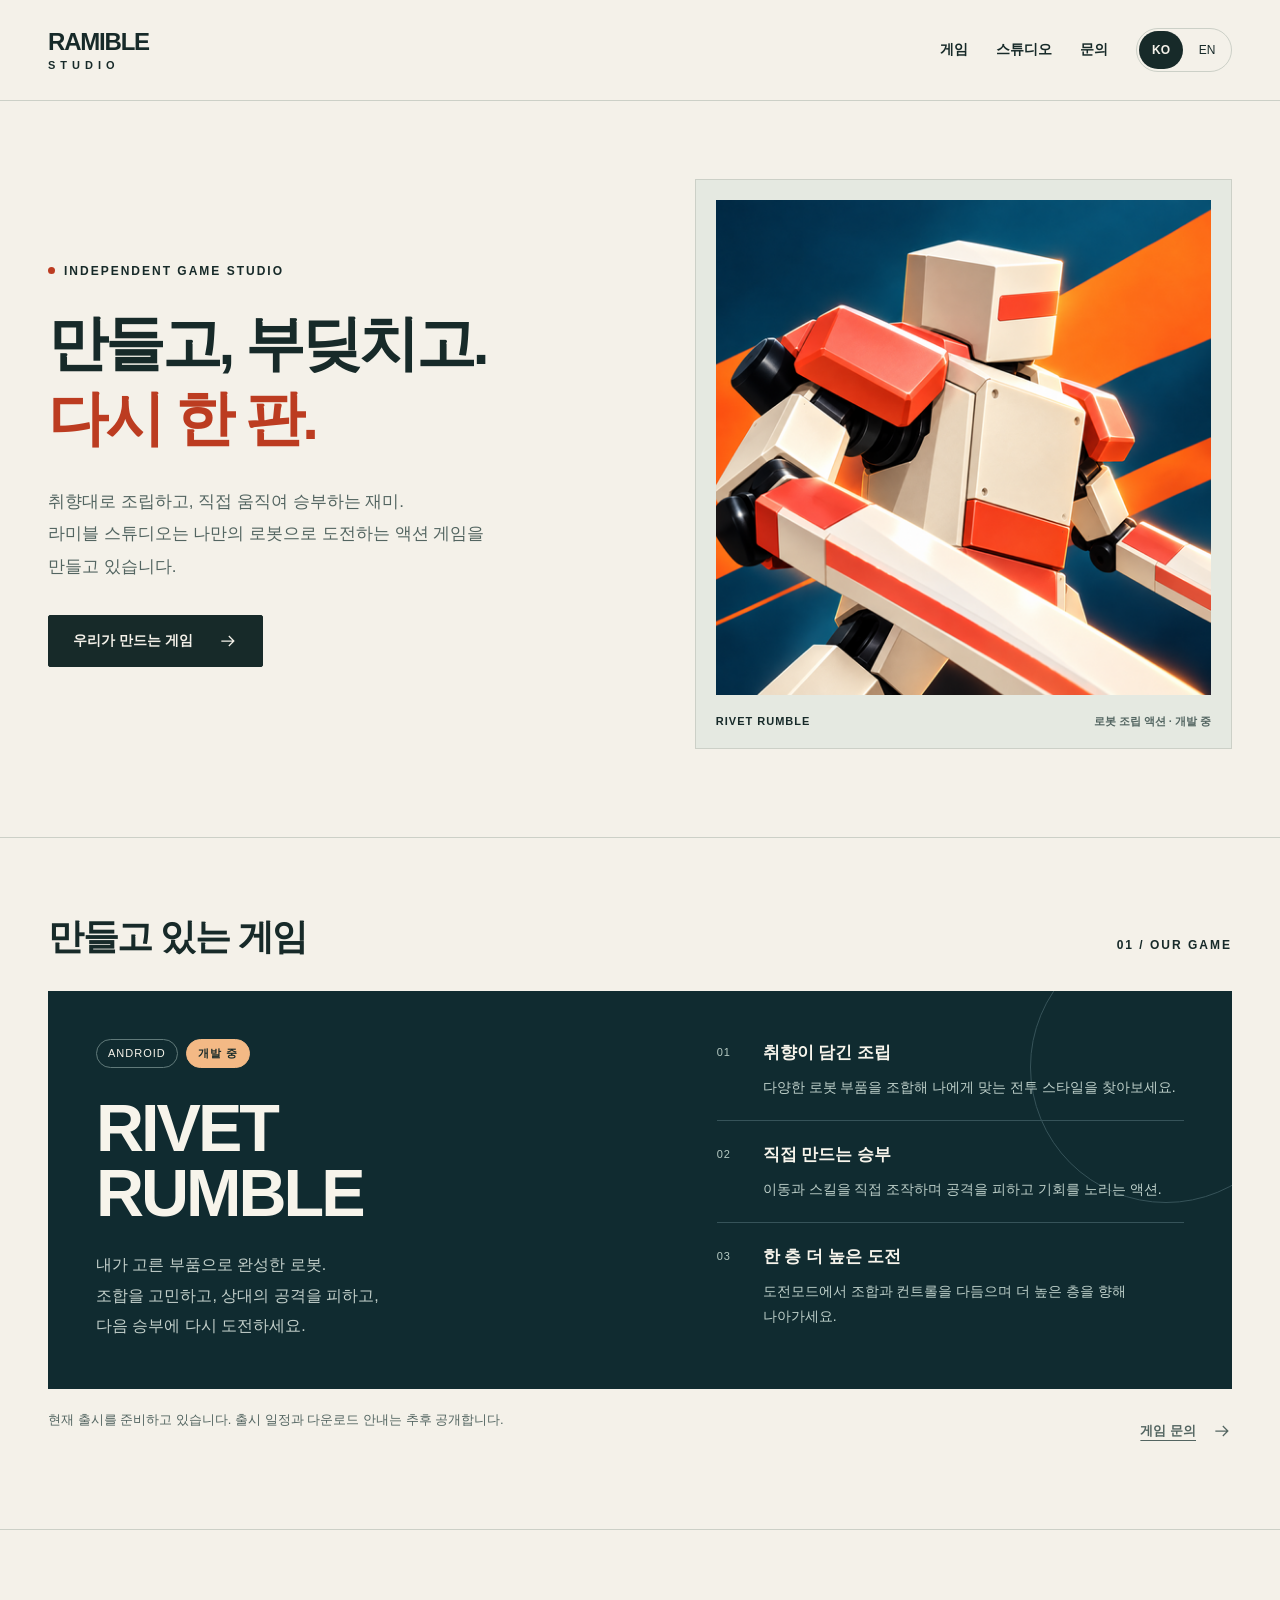
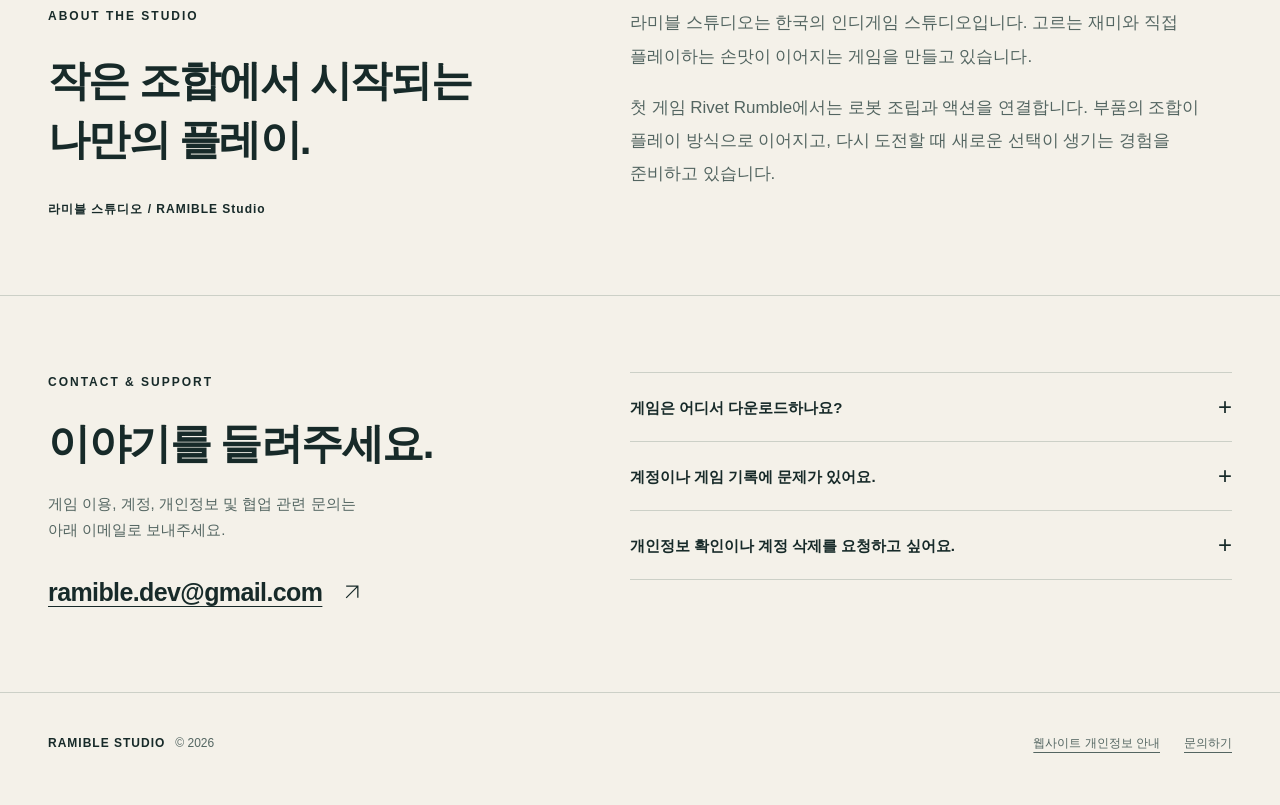
==== index.html @ f2aa58b4 "Prepare bilingual RAMIBLE Studio information website" ====
<!doctype html>
<html lang="ko">
<head><meta charset="utf-8"><meta name="viewport" content="width=device-width,initial-scale=1"><meta name="theme-color" content="#f4f1e9"><meta name="description" content="라미블 스튜디오 / RAMIBLE Studio. 로봇 조립 액션 게임 Rivet Rumble을 만들고 있습니다. 게임 소개와 지원 문의를 확인하세요."><title>RAMIBLE Studio — 라미블 스튜디오</title><link rel="stylesheet" href="styles.css"><link rel="icon" href="assets/rivet-rumble.png"><link rel="alternate" hreflang="en" href="en.html"></head>
<body>
<a class="skip-link" href="#main">본문으로 이동</a>
<header class="site-header"><div class="wrap header-row"><a class="wordmark" href="index.html" aria-label="RAMIBLE Studio 홈">RAMIBLE<span>STUDIO</span></a><nav class="nav" aria-label="주 메뉴"><a href="#games">게임</a><a href="#studio">스튜디오</a><a href="#contact">문의</a><div class="language" aria-label="언어"><span aria-current="page">KO</span><a href="en.html" lang="en" aria-label="Read in English">EN</a></div></nav></div></header>
<main id="main">
<section class="hero"><div class="wrap hero-grid"><div><p class="eyebrow"><span class="dot" aria-hidden="true"></span>INDEPENDENT GAME STUDIO</p><h1>만들고, 부딪치고.<br><em>다시 한 판.</em></h1><p class="hero-copy">취향대로 조립하고, 직접 움직여 승부하는 재미.<br>라미블 스튜디오는 나만의 로봇으로 도전하는 액션 게임을 만들고 있습니다.</p><a class="button solid" href="#games">우리가 만드는 게임<svg class="arrow" viewBox="0 0 24 24" fill="none" aria-hidden="true"><path d="M4 12h15m-6-6 6 6-6 6" stroke="currentColor" stroke-width="1.5"/></svg></a></div><figure class="hero-art" style="margin:0"><img src="assets/rivet-rumble.png" alt="주황색과 흰색 부품으로 이루어진 Rivet Rumble 로봇" width="512" height="512" fetchpriority="high"><figcaption class="art-caption"><span>RIVET RUMBLE</span><span>로봇 조립 액션 · 개발 중</span></figcaption></figure></div></section>
<section class="section" id="games"><div class="wrap"><div class="section-heading"><h2>만들고 있는 게임</h2><span class="index-label">01 / OUR GAME</span></div><article class="game-panel"><div><div class="platform-row"><span class="pill">ANDROID</span><span class="pill status">개발 중</span></div><h3 class="game-title">RIVET<span>RUMBLE</span></h3><p class="game-intro">내가 고른 부품으로 완성한 로봇.<br>조합을 고민하고, 상대의 공격을 피하고,<br>다음 승부에 다시 도전하세요.</p></div><ol class="features"><li><span class="feature-no" aria-hidden="true">01</span><div><h3>취향이 담긴 조립</h3><p>다양한 로봇 부품을 조합해 나에게 맞는 전투 스타일을 찾아보세요.</p></div></li><li><span class="feature-no" aria-hidden="true">02</span><div><h3>직접 만드는 승부</h3><p>이동과 스킬을 직접 조작하며 공격을 피하고 기회를 노리는 액션.</p></div></li><li><span class="feature-no" aria-hidden="true">03</span><div><h3>한 층 더 높은 도전</h3><p>도전모드에서 조합과 컨트롤을 다듬으며 더 높은 층을 향해 나아가세요.</p></div></li></ol></article><div class="release-note"><p>현재 출시를 준비하고 있습니다. 출시 일정과 다운로드 안내는 추후 공개합니다.</p><a href="#contact">게임 문의<svg class="arrow" viewBox="0 0 24 24" fill="none" aria-hidden="true"><path d="M4 12h15m-6-6 6 6-6 6" stroke="currentColor" stroke-width="1.5"/></svg></a></div></div></section>
<section class="section" id="studio"><div class="wrap studio-grid"><div><p class="eyebrow">ABOUT THE STUDIO</p><h2>작은 조합에서 시작되는<br>나만의 플레이.</h2><span class="studio-name">라미블 스튜디오 / RAMIBLE Studio</span></div><div class="studio-body"><p>라미블 스튜디오는 한국의 인디게임 스튜디오입니다. 고르는 재미와 직접 플레이하는 손맛이 이어지는 게임을 만들고 있습니다.</p><p>첫 게임 Rivet Rumble에서는 로봇 조립과 액션을 연결합니다. 부품의 조합이 플레이 방식으로 이어지고, 다시 도전할 때 새로운 선택이 생기는 경험을 준비하고 있습니다.</p></div></div></section>
<section class="section" id="contact"><div class="wrap contact-layout"><div><p class="eyebrow">CONTACT & SUPPORT</p><h2>이야기를 들려주세요.</h2><p class="intro">게임 이용, 계정, 개인정보 및 협업 관련 문의는 아래 이메일로 보내주세요.</p><a class="email" href="mailto:ramible.dev@gmail.com">ramible.dev@gmail.com<svg class="arrow" viewBox="0 0 24 24" fill="none" aria-hidden="true"><path d="M5 19 19 5M5 5h14v14" stroke="currentColor" stroke-width="1.5"/></svg></a></div><div class="faq"><details><summary>게임은 어디서 다운로드하나요?</summary><p>Rivet Rumble은 현재 출시 준비 중입니다. 정식 다운로드 주소가 준비되면 이 페이지에서 안내하겠습니다.</p></details><details><summary>계정이나 게임 기록에 문제가 있어요.</summary><p>문의 이메일로 닉네임, 발생한 상황, 사용 중인 기기를 알려주세요. 게스트 이용 기록은 앱 삭제나 기기 변경 시 복구가 제한될 수 있습니다.</p></details><details><summary>개인정보 확인이나 계정 삭제를 요청하고 싶어요.</summary><p>앱 내 계정 삭제 안내를 확인하거나 <a href="mailto:ramible.dev@gmail.com?subject=Rivet%20Rumble%20%EA%B3%84%EC%A0%95%20%EC%82%AD%EC%A0%9C%20%EB%AC%B8%EC%9D%98">이메일로 요청</a>해 주세요. 계정 소유자 확인 후 처리 방법을 안내합니다. 비밀번호와 전체 구매 토큰은 보내지 마세요.</p></details></div></div></section>
</main>
<footer class="site-footer"><div class="wrap footer-row"><div><span class="footer-brand">RAMIBLE STUDIO</span> &nbsp; © 2026</div><div class="footer-links"><a href="privacy.html">웹사이트 개인정보 안내</a><a href="mailto:ramible.dev@gmail.com">문의하기</a></div></div></footer>
</body></html>
---- styles.css ----
@charset "UTF-8";
:root{--paper:#f4f1e9;--ink:#172a29;--muted:#536561;--line:#ccd0c7;--accent:#bc3c21;--dark:#102b30;--on-dark:#f7f4eb;--soft:#dce5dd;--focus:#b1371a;--ease:180ms ease}
*{box-sizing:border-box}html{scroll-behavior:smooth;scroll-padding-top:104px}body{margin:0;background:var(--paper);color:var(--ink);font-family:Arial,"Noto Sans KR","Apple SD Gothic Neo","Malgun Gothic",sans-serif;font-size:16px;line-height:1.7;word-break:keep-all}a{color:inherit;text-decoration-thickness:1px;text-underline-offset:5px}button,a,summary{-webkit-tap-highlight-color:transparent}a,summary{cursor:pointer}a:focus-visible,summary:focus-visible{outline:3px solid var(--focus);outline-offset:5px;border-radius:3px}a:hover{color:var(--accent)}::selection{background:#f4ab8b;color:var(--ink)}img{display:block;max-width:100%;height:auto}.wrap{width:min(1200px,calc(100% - 96px));margin-inline:auto}.skip-link{position:fixed;top:-100px;left:16px;padding:12px 20px;z-index:10;background:var(--ink);color:white}.skip-link:focus{top:12px}.site-header{border-bottom:1px solid var(--line)}.header-row{min-height:100px;display:flex;align-items:center;justify-content:space-between;gap:30px}.wordmark{font-size:24px;letter-spacing:-1.2px;line-height:1.05;font-weight:900;text-decoration:none}.wordmark span{display:block;font-size:11px;letter-spacing:5px;margin-top:6px}.nav{display:flex;gap:28px;align-items:center}.nav>a{font-size:14px;font-weight:700;min-height:44px;display:inline-flex;align-items:center;text-decoration:none}.language{display:flex;gap:2px;border:1px solid var(--line);border-radius:24px;padding:2px}.language a,.language span{display:grid;place-items:center;min-width:44px;min-height:38px;font-size:12px;text-decoration:none;border-radius:20px}.language span{background:var(--ink);color:var(--paper);font-weight:700}.eyebrow{margin:0 0 24px;font-size:12px;font-weight:700;letter-spacing:2px;text-transform:uppercase}.eyebrow .dot{display:inline-block;width:7px;height:7px;margin-right:9px;background:var(--accent);border-radius:50%;vertical-align:1px}.hero{padding:78px 0 88px}.hero-grid{display:grid;grid-template-columns:1.1fr 1fr;gap:56px;align-items:center}.hero h1{font-size:clamp(36px,4.7vw,66px);letter-spacing:-3.2px;line-height:1.25;margin:0 0 30px;font-weight:850}.hero h1 em{color:var(--accent);font-style:normal}.hero-copy{max-width:470px;margin:0 0 32px;font-size:17px;color:var(--muted);line-height:1.9}.button{display:inline-flex;align-items:center;justify-content:center;min-height:52px;gap:25px;padding:12px 24px;border:1px solid var(--ink);border-radius:2px;text-decoration:none;font-size:14px;font-weight:700;transition:background var(--ease),color var(--ease),border-color var(--ease)}.button.solid{background:var(--ink);color:var(--paper)}.button.solid:hover{background:#28544f;border-color:#28544f;color:white}.arrow{width:20px;height:20px;flex:none}.hero-art{position:relative;padding:20px 20px 0;border:1px solid var(--line);background:#e5e9e1}.hero-art img{width:100%;aspect-ratio:1;object-fit:cover}.art-caption{display:flex;justify-content:space-between;gap:16px;align-items:center;min-height:53px;font-size:11px;letter-spacing:1px;font-weight:700}.art-caption span:last-child{color:var(--muted);letter-spacing:0}.section{padding:76px 0;border-top:1px solid var(--line)}.section-heading{display:flex;align-items:baseline;justify-content:space-between;gap:24px;margin-bottom:32px}.section-heading h2{font-size:36px;letter-spacing:-1.5px;line-height:1.25;margin:0}.index-label{font-size:12px;font-weight:700;letter-spacing:2px}.game-panel{background:var(--dark);color:var(--on-dark);padding:48px;display:grid;grid-template-columns:1.2fr 1fr;gap:60px;align-items:start;position:relative;overflow:hidden}.game-panel:before{content:"";position:absolute;right:-70px;top:-60px;width:270px;height:270px;border:1px solid #365359;border-radius:50%;pointer-events:none}.game-title{font-size:clamp(40px,5.2vw,68px);letter-spacing:-3px;line-height:.98;font-weight:900;margin:0 0 24px}.game-title span{display:block}.game-intro{max-width:440px;margin:0;color:#c2cfca;font-size:16px;line-height:1.9}.platform-row{display:flex;gap:8px;align-items:center;flex-wrap:wrap;margin-bottom:28px}.pill{font-size:11px;letter-spacing:1px;padding:4px 11px;border:1px solid #617a7a;border-radius:20px}.pill.status{background:#f3b985;color:#172a29;border-color:#f3b985;font-weight:700}.features{margin:0;padding:0;list-style:none;position:relative}.features li{padding:20px 0;border-bottom:1px solid #365359;display:grid;grid-template-columns:30px 1fr;gap:16px}.features li:first-child{padding-top:0}.features li:last-child{border:0;padding-bottom:0}.feature-no{font-size:11px;letter-spacing:1px;color:#b6cac3;padding-top:4px}.features h3{font-size:17px;margin:0 0 7px;font-weight:700}.features p{font-size:14px;line-height:1.8;color:#bdcfc9;margin:0}.release-note{display:flex;justify-content:space-between;gap:24px;padding:20px 0 0;font-size:13px;color:var(--muted)}.release-note p{margin:0}.release-note a{white-space:nowrap;font-weight:700;min-height:44px;display:inline-flex;align-items:center;gap:16px}.studio-grid{display:grid;grid-template-columns:1fr 1.2fr;gap:80px}.studio-grid h2{font-size:clamp(30px,3.3vw,44px);letter-spacing:-1.7px;line-height:1.4;margin:0}.studio-body p{font-size:17px;color:var(--muted);margin:0 0 18px;line-height:1.95}.studio-body p:last-child{margin:0}.studio-name{display:block;margin-top:30px;font-size:12px;letter-spacing:1px;font-weight:700}.contact-layout{display:grid;grid-template-columns:1fr 1.2fr;gap:80px}.contact-layout h2{font-size:42px;letter-spacing:-1.5px;line-height:1.3;margin:0 0 20px}.contact-layout .intro{color:var(--muted);margin:0 0 26px;max-width:340px;font-size:15px}.email{display:inline-flex;align-items:center;gap:20px;font-size:clamp(17px,2.2vw,25px);font-weight:700;min-height:48px;letter-spacing:-.6px;overflow-wrap:anywhere;word-break:normal}.faq{border-top:1px solid var(--line)}details{border-bottom:1px solid var(--line)}summary{min-height:68px;list-style:none;display:flex;align-items:center;justify-content:space-between;gap:20px;font-size:15px;font-weight:700}summary::-webkit-details-marker{display:none}summary:after{content:"+";font-size:24px;font-weight:400;line-height:1}details[open] summary:after{content:"−"}details p{margin:0;padding:0 24px 24px 0;font-size:14px;line-height:1.9;color:var(--muted)}.site-footer{padding:28px 0 40px;border-top:1px solid var(--line)}.footer-row{display:flex;justify-content:space-between;align-items:center;gap:24px;font-size:12px;color:var(--muted)}.footer-links{display:flex;gap:24px;flex-wrap:wrap}.footer-links a{display:inline-flex;align-items:center;min-height:44px}.footer-brand{font-weight:700;letter-spacing:1px;color:var(--ink)}.document{max-width:760px;padding:70px 0 90px}.document h1{font-size:42px;line-height:1.3;letter-spacing:-1.5px;margin:0 0 20px}.document .lead{color:var(--muted);font-size:17px;margin-bottom:40px}.document h2{font-size:21px;margin:34px 0 12px}.document p,.document li{font-size:15px;color:var(--muted);line-height:1.95}.document ul{padding-left:22px}.document .back{display:inline-flex;min-height:44px;align-items:center;margin-bottom:35px;font-size:14px}.document a{overflow-wrap:anywhere;word-break:normal}.document .date{font-size:12px;color:var(--muted);margin-top:40px}.en .hero h1{font-size:clamp(38px,4.8vw,68px);letter-spacing:-3px;line-height:1.1}.en .studio-grid h2{line-height:1.15}.en .hero-copy{font-size:17px}
@media(min-width:1600px){.hero{padding-top:94px;padding-bottom:100px}}
@media(max-width:1024px){.wrap{width:calc(100% - 64px)}.hero-grid{gap:36px}.hero{padding:60px 0}.hero h1{letter-spacing:-2px}.game-panel{padding:36px;gap:36px}.studio-grid,.contact-layout{gap:50px}.nav{gap:20px}}
@media(max-width:767px){html{scroll-padding-top:24px}.wrap{width:calc(100% - 40px)}.header-row{min-height:88px;gap:16px}.wordmark{font-size:21px}.wordmark span{font-size:9px;letter-spacing:4.3px}.nav{gap:0}.nav>a{display:none}.language a,.language span{min-width:40px;min-height:38px}.hero{padding:46px 0 52px}.hero-grid{grid-template-columns:1fr;gap:36px}.hero h1{font-size:clamp(35px,8.6vw,56px);letter-spacing:-2px;margin-bottom:24px;line-height:1.3}.hero-copy{font-size:16px;margin-bottom:26px;max-width:100%}.eyebrow{font-size:10px;margin-bottom:19px;letter-spacing:1.8px}.hero-art{padding:14px 14px 0;max-width:500px;width:100%;margin-inline:auto}.art-caption{min-height:48px;font-size:10px;letter-spacing:.7px}.section{padding:50px 0}.section-heading{margin-bottom:24px}.section-heading h2{font-size:29px}.index-label{font-size:10px;letter-spacing:1.3px}.game-panel{grid-template-columns:1fr;padding:28px;gap:34px}.game-title{font-size:54px;letter-spacing:-2.5px}.game-intro{font-size:15px}.game-panel:before{width:190px;height:190px;right:-80px;top:-80px}.platform-row{margin-bottom:24px}.features li{padding:18px 0}.features h3{font-size:16px}.features p{font-size:14px}.release-note{display:block;font-size:12px;padding-top:17px}.release-note a{margin-top:8px}.studio-grid,.contact-layout{grid-template-columns:1fr;gap:28px}.studio-grid h2{font-size:34px}.studio-body p{font-size:16px}.studio-name{margin-top:21px}.contact-layout h2{font-size:34px}.contact-layout .intro{max-width:100%;margin-bottom:16px}.email{font-size:22px}.faq{margin-top:10px}.footer-row{display:block}.footer-links{gap:20px;margin-top:8px}.site-footer{padding:24px 0 32px}.document{padding:40px 0 64px}.document h1{font-size:32px}.document .lead{font-size:16px}.en .hero h1{font-size:clamp(42px,10vw,68px);line-height:1.08;letter-spacing:-2px}.en .studio-grid h2{font-size:38px}}
@media(prefers-reduced-motion:reduce){html{scroll-behavior:auto}*{transition:none!important}}
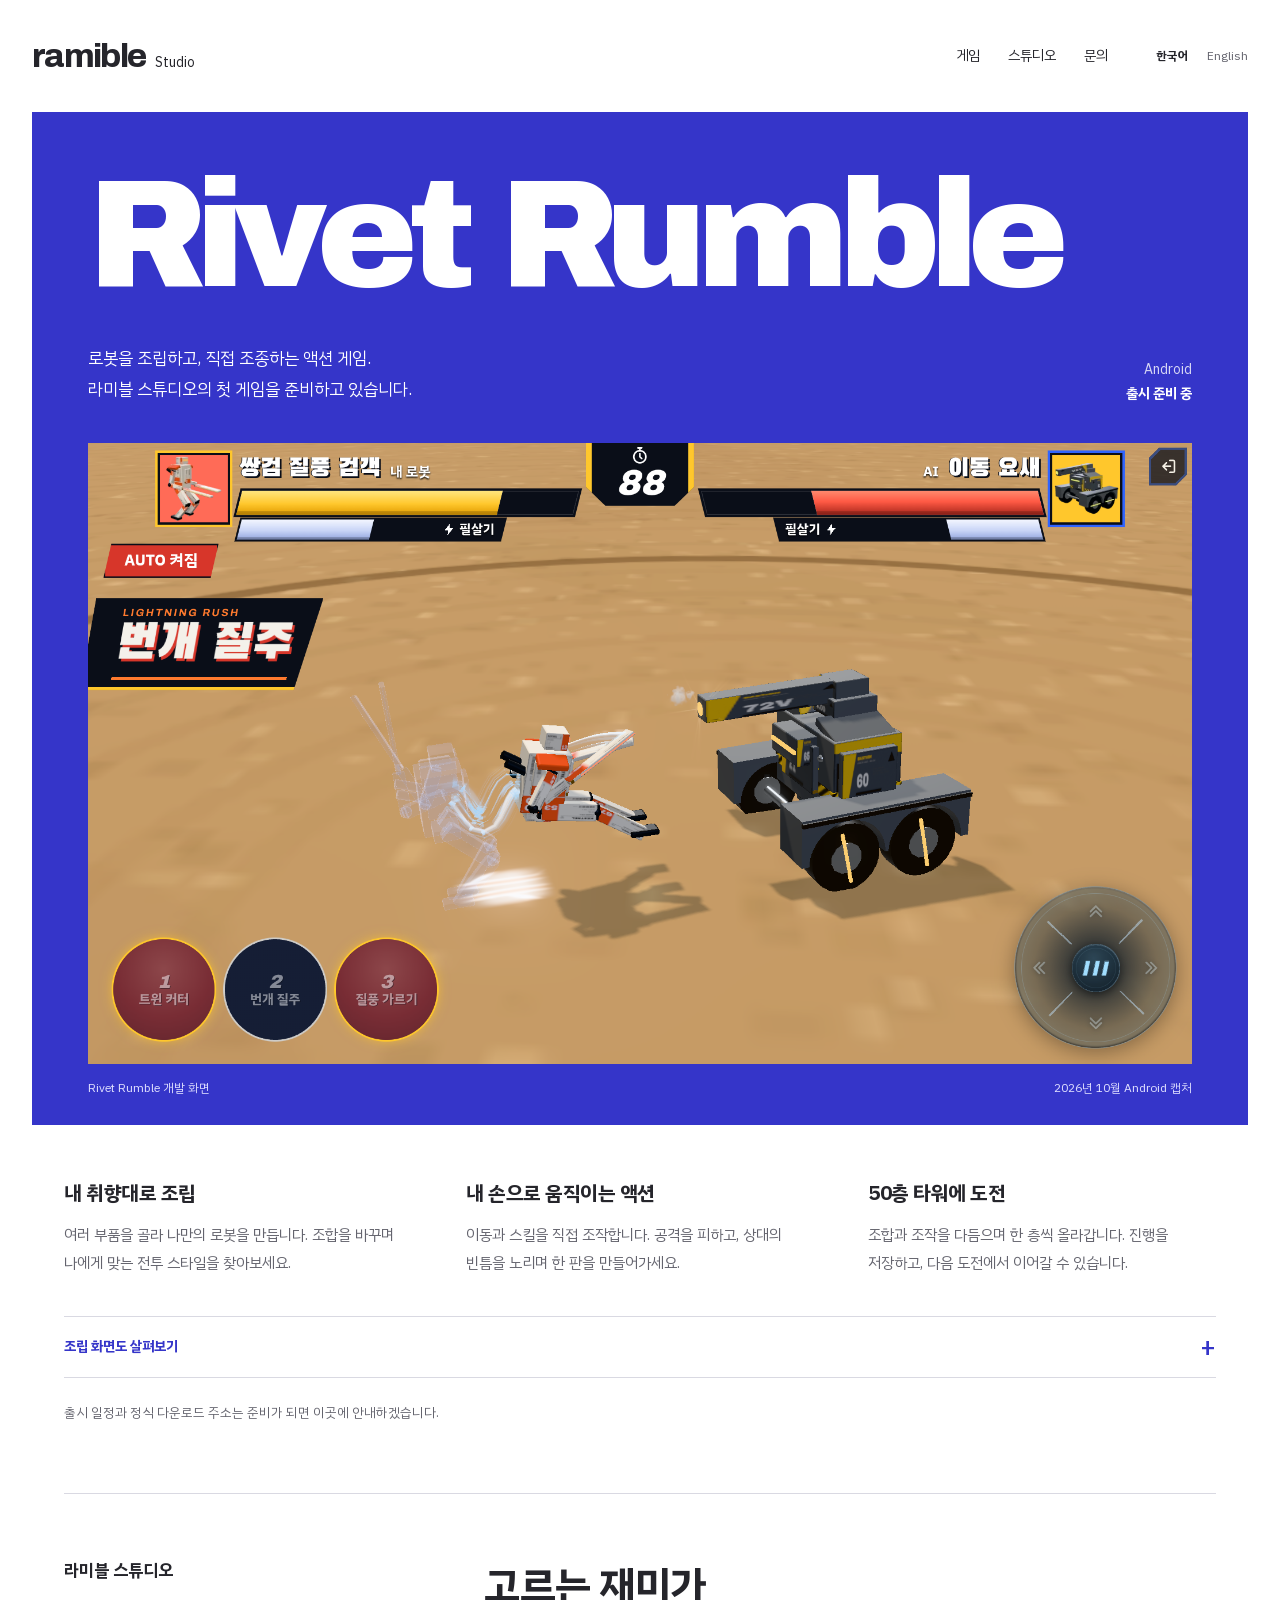
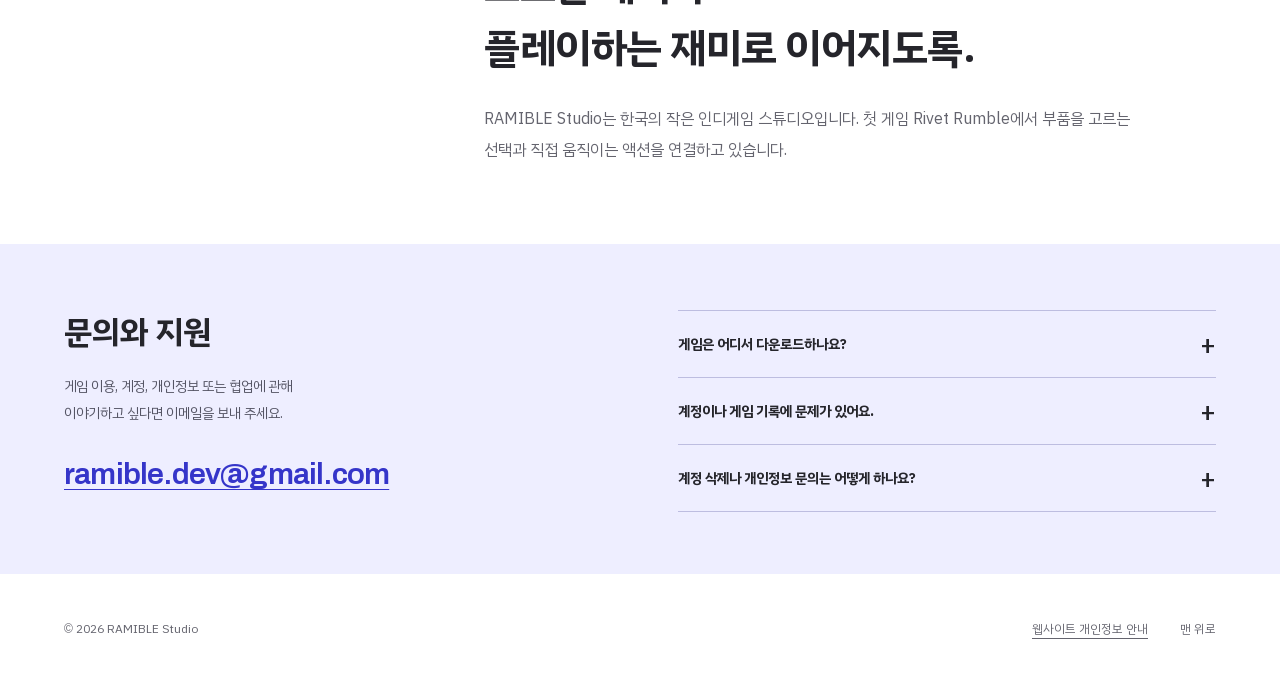
==== commit 2cb43938: "Redesign RAMIBLE Studio around the real Rivet Rumble game" ====
--- a/index.html
+++ b/index.html
@@ -1,14 +1,80 @@
 <!doctype html>
 <html lang="ko">
-<head><meta charset="utf-8"><meta name="viewport" content="width=device-width,initial-scale=1"><meta name="theme-color" content="#f4f1e9"><meta name="description" content="라미블 스튜디오 / RAMIBLE Studio. 로봇 조립 액션 게임 Rivet Rumble을 만들고 있습니다. 게임 소개와 지원 문의를 확인하세요."><title>RAMIBLE Studio — 라미블 스튜디오</title><link rel="stylesheet" href="styles.css"><link rel="icon" href="assets/rivet-rumble.png"><link rel="alternate" hreflang="en" href="en.html"></head>
+<head>
+  <meta charset="utf-8">
+  <meta name="viewport" content="width=device-width, initial-scale=1">
+  <meta name="theme-color" content="#3535c9">
+  <meta name="description" content="라미블 스튜디오 / RAMIBLE Studio. 로봇을 조립하고 직접 조종하는 Android 액션 게임 Rivet Rumble을 준비하고 있습니다.">
+  <title>RAMIBLE Studio — 라미블 스튜디오</title>
+  <link rel="preload" href="assets/fonts/archivo.woff2" as="font" type="font/woff2" crossorigin>
+  <link rel="preload" href="assets/fonts/plex-sans-kr-400.woff2" as="font" type="font/woff2" crossorigin>
+  <link rel="stylesheet" href="styles.css">
+  <link rel="icon" href="assets/rivet-rumble.png">
+  <link rel="alternate" hreflang="en" href="en.html">
+</head>
 <body>
-<a class="skip-link" href="#main">본문으로 이동</a>
-<header class="site-header"><div class="wrap header-row"><a class="wordmark" href="index.html" aria-label="RAMIBLE Studio 홈">RAMIBLE<span>STUDIO</span></a><nav class="nav" aria-label="주 메뉴"><a href="#games">게임</a><a href="#studio">스튜디오</a><a href="#contact">문의</a><div class="language" aria-label="언어"><span aria-current="page">KO</span><a href="en.html" lang="en" aria-label="Read in English">EN</a></div></nav></div></header>
-<main id="main">
-<section class="hero"><div class="wrap hero-grid"><div><p class="eyebrow"><span class="dot" aria-hidden="true"></span>INDEPENDENT GAME STUDIO</p><h1>만들고, 부딪치고.<br><em>다시 한 판.</em></h1><p class="hero-copy">취향대로 조립하고, 직접 움직여 승부하는 재미.<br>라미블 스튜디오는 나만의 로봇으로 도전하는 액션 게임을 만들고 있습니다.</p><a class="button solid" href="#games">우리가 만드는 게임<svg class="arrow" viewBox="0 0 24 24" fill="none" aria-hidden="true"><path d="M4 12h15m-6-6 6 6-6 6" stroke="currentColor" stroke-width="1.5"/></svg></a></div><figure class="hero-art" style="margin:0"><img src="assets/rivet-rumble.png" alt="주황색과 흰색 부품으로 이루어진 Rivet Rumble 로봇" width="512" height="512" fetchpriority="high"><figcaption class="art-caption"><span>RIVET RUMBLE</span><span>로봇 조립 액션 · 개발 중</span></figcaption></figure></div></section>
-<section class="section" id="games"><div class="wrap"><div class="section-heading"><h2>만들고 있는 게임</h2><span class="index-label">01 / OUR GAME</span></div><article class="game-panel"><div><div class="platform-row"><span class="pill">ANDROID</span><span class="pill status">개발 중</span></div><h3 class="game-title">RIVET<span>RUMBLE</span></h3><p class="game-intro">내가 고른 부품으로 완성한 로봇.<br>조합을 고민하고, 상대의 공격을 피하고,<br>다음 승부에 다시 도전하세요.</p></div><ol class="features"><li><span class="feature-no" aria-hidden="true">01</span><div><h3>취향이 담긴 조립</h3><p>다양한 로봇 부품을 조합해 나에게 맞는 전투 스타일을 찾아보세요.</p></div></li><li><span class="feature-no" aria-hidden="true">02</span><div><h3>직접 만드는 승부</h3><p>이동과 스킬을 직접 조작하며 공격을 피하고 기회를 노리는 액션.</p></div></li><li><span class="feature-no" aria-hidden="true">03</span><div><h3>한 층 더 높은 도전</h3><p>도전모드에서 조합과 컨트롤을 다듬으며 더 높은 층을 향해 나아가세요.</p></div></li></ol></article><div class="release-note"><p>현재 출시를 준비하고 있습니다. 출시 일정과 다운로드 안내는 추후 공개합니다.</p><a href="#contact">게임 문의<svg class="arrow" viewBox="0 0 24 24" fill="none" aria-hidden="true"><path d="M4 12h15m-6-6 6 6-6 6" stroke="currentColor" stroke-width="1.5"/></svg></a></div></div></section>
-<section class="section" id="studio"><div class="wrap studio-grid"><div><p class="eyebrow">ABOUT THE STUDIO</p><h2>작은 조합에서 시작되는<br>나만의 플레이.</h2><span class="studio-name">라미블 스튜디오 / RAMIBLE Studio</span></div><div class="studio-body"><p>라미블 스튜디오는 한국의 인디게임 스튜디오입니다. 고르는 재미와 직접 플레이하는 손맛이 이어지는 게임을 만들고 있습니다.</p><p>첫 게임 Rivet Rumble에서는 로봇 조립과 액션을 연결합니다. 부품의 조합이 플레이 방식으로 이어지고, 다시 도전할 때 새로운 선택이 생기는 경험을 준비하고 있습니다.</p></div></div></section>
-<section class="section" id="contact"><div class="wrap contact-layout"><div><p class="eyebrow">CONTACT & SUPPORT</p><h2>이야기를 들려주세요.</h2><p class="intro">게임 이용, 계정, 개인정보 및 협업 관련 문의는 아래 이메일로 보내주세요.</p><a class="email" href="mailto:ramible.dev@gmail.com">ramible.dev@gmail.com<svg class="arrow" viewBox="0 0 24 24" fill="none" aria-hidden="true"><path d="M5 19 19 5M5 5h14v14" stroke="currentColor" stroke-width="1.5"/></svg></a></div><div class="faq"><details><summary>게임은 어디서 다운로드하나요?</summary><p>Rivet Rumble은 현재 출시 준비 중입니다. 정식 다운로드 주소가 준비되면 이 페이지에서 안내하겠습니다.</p></details><details><summary>계정이나 게임 기록에 문제가 있어요.</summary><p>문의 이메일로 닉네임, 발생한 상황, 사용 중인 기기를 알려주세요. 게스트 이용 기록은 앱 삭제나 기기 변경 시 복구가 제한될 수 있습니다.</p></details><details><summary>개인정보 확인이나 계정 삭제를 요청하고 싶어요.</summary><p>앱 내 계정 삭제 안내를 확인하거나 <a href="mailto:ramible.dev@gmail.com?subject=Rivet%20Rumble%20%EA%B3%84%EC%A0%95%20%EC%82%AD%EC%A0%9C%20%EB%AC%B8%EC%9D%98">이메일로 요청</a>해 주세요. 계정 소유자 확인 후 처리 방법을 안내합니다. 비밀번호와 전체 구매 토큰은 보내지 마세요.</p></details></div></div></section>
-</main>
-<footer class="site-footer"><div class="wrap footer-row"><div><span class="footer-brand">RAMIBLE STUDIO</span> &nbsp; © 2026</div><div class="footer-links"><a href="privacy.html">웹사이트 개인정보 안내</a><a href="mailto:ramible.dev@gmail.com">문의하기</a></div></div></footer>
-</body></html>
+  <a class="skip-link" href="#main">본문으로 이동</a>
+  <header class="site-header page-width">
+    <a class="wordmark" href="index.html" aria-label="RAMIBLE Studio 홈">ramible<span>Studio</span></a>
+    <nav class="navigation" aria-label="주 메뉴">
+      <a href="#game">게임</a>
+      <a href="#studio">스튜디오</a>
+      <a href="#contact">문의</a>
+    </nav>
+    <div class="language" aria-label="언어 선택"><span aria-current="page">한국어</span><a href="en.html" lang="en">English</a></div>
+  </header>
+
+  <main id="main">
+    <section class="game-sleeve page-width" id="game" aria-labelledby="game-title">
+      <h1 id="game-title"><span>Rivet</span> <span>Rumble</span></h1>
+      <div class="game-introduction">
+        <p>로봇을 조립하고, 직접 조종하는 액션 게임.<br>라미블 스튜디오의 첫 게임을 준비하고 있습니다.</p>
+        <p class="release-state"><span>Android</span><strong>출시 준비 중</strong></p>
+      </div>
+      <figure class="battle-image">
+        <img src="assets/rivet-rumble-battle.png" alt="흰색 쌍검 로봇이 커다란 차륜형 로봇을 향해 질주하는 Rivet Rumble 전투 화면" width="1920" height="1080" fetchpriority="high">
+        <figcaption>Rivet Rumble 개발 화면 <span>2026년 10월 Android 캡처</span></figcaption>
+      </figure>
+    </section>
+
+    <section class="game-notes content-width" aria-label="Rivet Rumble 소개">
+      <div class="game-features">
+        <div><h2>내 취향대로 조립</h2><p>여러 부품을 골라 나만의 로봇을 만듭니다. 조합을 바꾸며 나에게 맞는 전투 스타일을 찾아보세요.</p></div>
+        <div><h2>내 손으로 움직이는 액션</h2><p>이동과 스킬을 직접 조작합니다. 공격을 피하고, 상대의 빈틈을 노리며 한 판을 만들어가세요.</p></div>
+        <div><h2>50층 타워에 도전</h2><p>조합과 조작을 다듬으며 한 층씩 올라갑니다. 진행을 저장하고, 다음 도전에서 이어갈 수 있습니다.</p></div>
+      </div>
+      <details class="assembly-preview">
+        <summary>조립 화면도 살펴보기</summary>
+        <figure><img src="assets/rivet-rumble-assembly.png" alt="장갑 패널, 서보 모터, 냉각 코어 등 부품을 선택하는 Rivet Rumble 조립 화면" width="1920" height="1080" loading="lazy"><figcaption>2026년 10월 개발 화면으로, 출시 버전에서는 달라질 수 있습니다.</figcaption></figure>
+      </details>
+      <p class="download-note">출시 일정과 정식 다운로드 주소는 준비가 되면 이곳에 안내하겠습니다.</p>
+    </section>
+
+    <section class="studio-section content-width" id="studio" aria-labelledby="studio-title">
+      <h2 id="studio-title">라미블 스튜디오</h2>
+      <div><p class="studio-statement">고르는 재미가<br>플레이하는 재미로 이어지도록.</p><p class="studio-description">RAMIBLE Studio는 한국의 작은 인디게임 스튜디오입니다. 첫 게임 Rivet Rumble에서 부품을 고르는 선택과 직접 움직이는 액션을 연결하고 있습니다.</p></div>
+    </section>
+
+    <section class="contact-section" id="contact" aria-labelledby="contact-title">
+      <div class="content-width contact-grid">
+        <div class="contact-introduction">
+          <h2 id="contact-title">문의와 지원</h2>
+          <p>게임 이용, 계정, 개인정보 또는 협업에 관해<br class="desktop-break"> 이야기하고 싶다면 이메일을 보내 주세요.</p>
+          <a class="contact-email" href="mailto:ramible.dev@gmail.com">ramible.dev@gmail.com</a>
+        </div>
+        <div class="support-questions">
+          <details><summary>게임은 어디서 다운로드하나요?</summary><p>Rivet Rumble은 현재 출시를 준비하고 있습니다. 정식 다운로드 주소가 준비되면 이 웹사이트에서 안내하겠습니다.</p></details>
+          <details><summary>계정이나 게임 기록에 문제가 있어요.</summary><p>닉네임, 사용 중인 기기, 문제가 발생한 상황을 이메일로 알려 주세요. 비밀번호나 결제 인증 정보는 보내지 마세요.</p></details>
+          <details><summary>계정 삭제나 개인정보 문의는 어떻게 하나요?</summary><p><a href="mailto:ramible.dev@gmail.com?subject=Rivet%20Rumble%20%EA%B3%84%EC%A0%95%20%EB%B0%8F%20%EA%B0%9C%EC%9D%B8%EC%A0%95%EB%B3%B4%20%EB%AC%B8%EC%9D%98">문의 이메일</a>로 요청해 주세요. 계정 소유 확인에 필요한 내용과 처리 방법을 안내합니다.</p></details>
+        </div>
+      </div>
+    </section>
+  </main>
+
+  <footer class="site-footer content-width">
+    <p>© 2026 RAMIBLE Studio</p>
+    <a href="privacy.html">웹사이트 개인정보 안내</a>
+    <a class="back-top" href="#main">맨 위로</a>
+  </footer>
+</body>
+</html>
--- a/styles.css
+++ b/styles.css
@@ -1,7 +1,91 @@
 @charset "UTF-8";
-:root{--paper:#f4f1e9;--ink:#172a29;--muted:#536561;--line:#ccd0c7;--accent:#bc3c21;--dark:#102b30;--on-dark:#f7f4eb;--soft:#dce5dd;--focus:#b1371a;--ease:180ms ease}
-*{box-sizing:border-box}html{scroll-behavior:smooth;scroll-padding-top:104px}body{margin:0;background:var(--paper);color:var(--ink);font-family:Arial,"Noto Sans KR","Apple SD Gothic Neo","Malgun Gothic",sans-serif;font-size:16px;line-height:1.7;word-break:keep-all}a{color:inherit;text-decoration-thickness:1px;text-underline-offset:5px}button,a,summary{-webkit-tap-highlight-color:transparent}a,summary{cursor:pointer}a:focus-visible,summary:focus-visible{outline:3px solid var(--focus);outline-offset:5px;border-radius:3px}a:hover{color:var(--accent)}::selection{background:#f4ab8b;color:var(--ink)}img{display:block;max-width:100%;height:auto}.wrap{width:min(1200px,calc(100% - 96px));margin-inline:auto}.skip-link{position:fixed;top:-100px;left:16px;padding:12px 20px;z-index:10;background:var(--ink);color:white}.skip-link:focus{top:12px}.site-header{border-bottom:1px solid var(--line)}.header-row{min-height:100px;display:flex;align-items:center;justify-content:space-between;gap:30px}.wordmark{font-size:24px;letter-spacing:-1.2px;line-height:1.05;font-weight:900;text-decoration:none}.wordmark span{display:block;font-size:11px;letter-spacing:5px;margin-top:6px}.nav{display:flex;gap:28px;align-items:center}.nav>a{font-size:14px;font-weight:700;min-height:44px;display:inline-flex;align-items:center;text-decoration:none}.language{display:flex;gap:2px;border:1px solid var(--line);border-radius:24px;padding:2px}.language a,.language span{display:grid;place-items:center;min-width:44px;min-height:38px;font-size:12px;text-decoration:none;border-radius:20px}.language span{background:var(--ink);color:var(--paper);font-weight:700}.eyebrow{margin:0 0 24px;font-size:12px;font-weight:700;letter-spacing:2px;text-transform:uppercase}.eyebrow .dot{display:inline-block;width:7px;height:7px;margin-right:9px;background:var(--accent);border-radius:50%;vertical-align:1px}.hero{padding:78px 0 88px}.hero-grid{display:grid;grid-template-columns:1.1fr 1fr;gap:56px;align-items:center}.hero h1{font-size:clamp(36px,4.7vw,66px);letter-spacing:-3.2px;line-height:1.25;margin:0 0 30px;font-weight:850}.hero h1 em{color:var(--accent);font-style:normal}.hero-copy{max-width:470px;margin:0 0 32px;font-size:17px;color:var(--muted);line-height:1.9}.button{display:inline-flex;align-items:center;justify-content:center;min-height:52px;gap:25px;padding:12px 24px;border:1px solid var(--ink);border-radius:2px;text-decoration:none;font-size:14px;font-weight:700;transition:background var(--ease),color var(--ease),border-color var(--ease)}.button.solid{background:var(--ink);color:var(--paper)}.button.solid:hover{background:#28544f;border-color:#28544f;color:white}.arrow{width:20px;height:20px;flex:none}.hero-art{position:relative;padding:20px 20px 0;border:1px solid var(--line);background:#e5e9e1}.hero-art img{width:100%;aspect-ratio:1;object-fit:cover}.art-caption{display:flex;justify-content:space-between;gap:16px;align-items:center;min-height:53px;font-size:11px;letter-spacing:1px;font-weight:700}.art-caption span:last-child{color:var(--muted);letter-spacing:0}.section{padding:76px 0;border-top:1px solid var(--line)}.section-heading{display:flex;align-items:baseline;justify-content:space-between;gap:24px;margin-bottom:32px}.section-heading h2{font-size:36px;letter-spacing:-1.5px;line-height:1.25;margin:0}.index-label{font-size:12px;font-weight:700;letter-spacing:2px}.game-panel{background:var(--dark);color:var(--on-dark);padding:48px;display:grid;grid-template-columns:1.2fr 1fr;gap:60px;align-items:start;position:relative;overflow:hidden}.game-panel:before{content:"";position:absolute;right:-70px;top:-60px;width:270px;height:270px;border:1px solid #365359;border-radius:50%;pointer-events:none}.game-title{font-size:clamp(40px,5.2vw,68px);letter-spacing:-3px;line-height:.98;font-weight:900;margin:0 0 24px}.game-title span{display:block}.game-intro{max-width:440px;margin:0;color:#c2cfca;font-size:16px;line-height:1.9}.platform-row{display:flex;gap:8px;align-items:center;flex-wrap:wrap;margin-bottom:28px}.pill{font-size:11px;letter-spacing:1px;padding:4px 11px;border:1px solid #617a7a;border-radius:20px}.pill.status{background:#f3b985;color:#172a29;border-color:#f3b985;font-weight:700}.features{margin:0;padding:0;list-style:none;position:relative}.features li{padding:20px 0;border-bottom:1px solid #365359;display:grid;grid-template-columns:30px 1fr;gap:16px}.features li:first-child{padding-top:0}.features li:last-child{border:0;padding-bottom:0}.feature-no{font-size:11px;letter-spacing:1px;color:#b6cac3;padding-top:4px}.features h3{font-size:17px;margin:0 0 7px;font-weight:700}.features p{font-size:14px;line-height:1.8;color:#bdcfc9;margin:0}.release-note{display:flex;justify-content:space-between;gap:24px;padding:20px 0 0;font-size:13px;color:var(--muted)}.release-note p{margin:0}.release-note a{white-space:nowrap;font-weight:700;min-height:44px;display:inline-flex;align-items:center;gap:16px}.studio-grid{display:grid;grid-template-columns:1fr 1.2fr;gap:80px}.studio-grid h2{font-size:clamp(30px,3.3vw,44px);letter-spacing:-1.7px;line-height:1.4;margin:0}.studio-body p{font-size:17px;color:var(--muted);margin:0 0 18px;line-height:1.95}.studio-body p:last-child{margin:0}.studio-name{display:block;margin-top:30px;font-size:12px;letter-spacing:1px;font-weight:700}.contact-layout{display:grid;grid-template-columns:1fr 1.2fr;gap:80px}.contact-layout h2{font-size:42px;letter-spacing:-1.5px;line-height:1.3;margin:0 0 20px}.contact-layout .intro{color:var(--muted);margin:0 0 26px;max-width:340px;font-size:15px}.email{display:inline-flex;align-items:center;gap:20px;font-size:clamp(17px,2.2vw,25px);font-weight:700;min-height:48px;letter-spacing:-.6px;overflow-wrap:anywhere;word-break:normal}.faq{border-top:1px solid var(--line)}details{border-bottom:1px solid var(--line)}summary{min-height:68px;list-style:none;display:flex;align-items:center;justify-content:space-between;gap:20px;font-size:15px;font-weight:700}summary::-webkit-details-marker{display:none}summary:after{content:"+";font-size:24px;font-weight:400;line-height:1}details[open] summary:after{content:"−"}details p{margin:0;padding:0 24px 24px 0;font-size:14px;line-height:1.9;color:var(--muted)}.site-footer{padding:28px 0 40px;border-top:1px solid var(--line)}.footer-row{display:flex;justify-content:space-between;align-items:center;gap:24px;font-size:12px;color:var(--muted)}.footer-links{display:flex;gap:24px;flex-wrap:wrap}.footer-links a{display:inline-flex;align-items:center;min-height:44px}.footer-brand{font-weight:700;letter-spacing:1px;color:var(--ink)}.document{max-width:760px;padding:70px 0 90px}.document h1{font-size:42px;line-height:1.3;letter-spacing:-1.5px;margin:0 0 20px}.document .lead{color:var(--muted);font-size:17px;margin-bottom:40px}.document h2{font-size:21px;margin:34px 0 12px}.document p,.document li{font-size:15px;color:var(--muted);line-height:1.95}.document ul{padding-left:22px}.document .back{display:inline-flex;min-height:44px;align-items:center;margin-bottom:35px;font-size:14px}.document a{overflow-wrap:anywhere;word-break:normal}.document .date{font-size:12px;color:var(--muted);margin-top:40px}.en .hero h1{font-size:clamp(38px,4.8vw,68px);letter-spacing:-3px;line-height:1.1}.en .studio-grid h2{line-height:1.15}.en .hero-copy{font-size:17px}
-@media(min-width:1600px){.hero{padding-top:94px;padding-bottom:100px}}
-@media(max-width:1024px){.wrap{width:calc(100% - 64px)}.hero-grid{gap:36px}.hero{padding:60px 0}.hero h1{letter-spacing:-2px}.game-panel{padding:36px;gap:36px}.studio-grid,.contact-layout{gap:50px}.nav{gap:20px}}
-@media(max-width:767px){html{scroll-padding-top:24px}.wrap{width:calc(100% - 40px)}.header-row{min-height:88px;gap:16px}.wordmark{font-size:21px}.wordmark span{font-size:9px;letter-spacing:4.3px}.nav{gap:0}.nav>a{display:none}.language a,.language span{min-width:40px;min-height:38px}.hero{padding:46px 0 52px}.hero-grid{grid-template-columns:1fr;gap:36px}.hero h1{font-size:clamp(35px,8.6vw,56px);letter-spacing:-2px;margin-bottom:24px;line-height:1.3}.hero-copy{font-size:16px;margin-bottom:26px;max-width:100%}.eyebrow{font-size:10px;margin-bottom:19px;letter-spacing:1.8px}.hero-art{padding:14px 14px 0;max-width:500px;width:100%;margin-inline:auto}.art-caption{min-height:48px;font-size:10px;letter-spacing:.7px}.section{padding:50px 0}.section-heading{margin-bottom:24px}.section-heading h2{font-size:29px}.index-label{font-size:10px;letter-spacing:1.3px}.game-panel{grid-template-columns:1fr;padding:28px;gap:34px}.game-title{font-size:54px;letter-spacing:-2.5px}.game-intro{font-size:15px}.game-panel:before{width:190px;height:190px;right:-80px;top:-80px}.platform-row{margin-bottom:24px}.features li{padding:18px 0}.features h3{font-size:16px}.features p{font-size:14px}.release-note{display:block;font-size:12px;padding-top:17px}.release-note a{margin-top:8px}.studio-grid,.contact-layout{grid-template-columns:1fr;gap:28px}.studio-grid h2{font-size:34px}.studio-body p{font-size:16px}.studio-name{margin-top:21px}.contact-layout h2{font-size:34px}.contact-layout .intro{max-width:100%;margin-bottom:16px}.email{font-size:22px}.faq{margin-top:10px}.footer-row{display:block}.footer-links{gap:20px;margin-top:8px}.site-footer{padding:24px 0 32px}.document{padding:40px 0 64px}.document h1{font-size:32px}.document .lead{font-size:16px}.en .hero h1{font-size:clamp(42px,10vw,68px);line-height:1.08;letter-spacing:-2px}.en .studio-grid h2{font-size:38px}}
-@media(prefers-reduced-motion:reduce){html{scroll-behavior:auto}*{transition:none!important}}
+@font-face{font-family:Archivo;src:url("assets/fonts/archivo.woff2") format("woff2");font-style:normal;font-weight:500 900;font-display:swap}
+@font-face{font-family:"Plex KR";src:url("assets/fonts/plex-sans-kr-400.woff2") format("woff2");font-style:normal;font-weight:400;font-display:swap}
+@font-face{font-family:"Plex KR";src:url("assets/fonts/plex-sans-kr-700.woff2") format("woff2");font-style:normal;font-weight:700;font-display:swap}
+:root{--white:#fff;--ink:#25252b;--blue:#3535c9;--pale:#eeeeff;--muted:#64646e;--rule:#d9d9e2;--reading:"Plex KR","Apple SD Gothic Neo","Malgun Gothic",sans-serif;--display:Archivo,"Plex KR",sans-serif}
+*{box-sizing:border-box}
+html{scroll-behavior:smooth;scroll-padding-top:24px}
+body{margin:0;background:var(--white);color:var(--ink);font-family:var(--reading);font-size:16px;line-height:1.7;word-break:keep-all;-webkit-font-smoothing:antialiased}
+a{color:inherit;text-decoration-thickness:1px;text-underline-offset:5px}
+a:hover{color:var(--blue)}
+a:focus-visible,summary:focus-visible{outline:3px solid var(--blue);outline-offset:5px}
+::selection{background:#d5d4ff;color:var(--ink)}
+img{display:block;max-width:100%;height:auto}
+figure,p,h1,h2{margin:0}
+.page-width{width:min(1320px,calc(100% - 64px));margin-inline:auto}
+.content-width{width:min(1208px,calc(100% - 128px));margin-inline:auto}
+.skip-link{position:absolute;left:24px;top:-100px;z-index:5;padding:10px 18px;background:var(--ink);color:var(--white)}
+.skip-link:focus{top:12px;color:var(--white)}
+.site-header{min-height:112px;display:flex;align-items:center;gap:48px}
+.wordmark{display:flex;align-items:baseline;gap:10px;margin-right:auto;text-decoration:none;font-family:var(--display);font-size:34px;font-weight:750;letter-spacing:-1.7px;line-height:1.1;padding-block:10px}
+.wordmark span{font-family:var(--reading);font-size:14px;font-weight:400;letter-spacing:0}
+.navigation{display:flex;gap:28px}
+.navigation a{display:flex;align-items:center;min-height:44px;font-size:14px;text-decoration:none}
+.language{display:flex;align-items:center;gap:18px;font-size:12px}
+.language a,.language span{display:flex;align-items:center;min-height:44px}
+.language span{font-weight:700}
+.language a{color:var(--muted);text-decoration:none}
+.language a:hover{text-decoration:underline;color:var(--blue)}
+.game-sleeve{background:var(--blue);color:var(--white);padding:42px 56px 26px}
+.game-sleeve h1{display:flex;gap:.22em;align-items:baseline;font-family:var(--display);font-size:clamp(80px,11.9vw,170px);font-weight:900;line-height:1.07;letter-spacing:-.065em;white-space:nowrap}
+.game-introduction{display:flex;justify-content:space-between;align-items:flex-end;gap:40px;margin-top:27px;margin-bottom:38px;font-size:17px;line-height:1.8}
+.release-state{display:flex;flex-direction:column;align-items:flex-end;gap:1px;flex:none;font-size:14px;line-height:1.65}
+.release-state span{opacity:.8}
+.release-state strong{font-weight:700}
+.battle-image{margin:0}
+.battle-image img{width:100%}
+.battle-image figcaption{display:flex;justify-content:space-between;gap:20px;margin-top:14px;font-size:12px;line-height:1.7;color:#e0e0ff}
+.game-notes{padding-top:54px;padding-bottom:68px}
+.game-features{display:grid;grid-template-columns:repeat(3,minmax(0,1fr));gap:54px;margin-bottom:38px}
+.game-features h2{font-size:20px;font-weight:700;letter-spacing:-.5px;line-height:1.45;margin-bottom:13px}
+.game-features p{color:var(--muted);font-size:15px;line-height:1.9;max-width:360px}
+summary{cursor:pointer;list-style:none;min-height:52px;display:flex;align-items:center;justify-content:space-between;gap:24px;font-weight:700;font-size:14px;line-height:1.55}
+summary::-webkit-details-marker{display:none}
+summary:after{content:"+";font-family:var(--display);font-size:25px;font-weight:500;line-height:1;flex:none}
+details[open]>summary:after{content:"−"}
+.assembly-preview{border-block:1px solid var(--rule)}
+.assembly-preview summary{min-height:60px;color:var(--blue)}
+.assembly-preview figure{margin:8px 0 24px}
+.assembly-preview img{width:100%}
+.assembly-preview figcaption{margin-top:12px;font-size:12px;line-height:1.8;color:var(--muted)}
+.download-note{margin-top:23px;color:var(--muted);font-size:13px;line-height:1.9}
+.studio-section{border-top:1px solid var(--rule);padding-top:62px;padding-bottom:78px;display:grid;grid-template-columns:1fr 2fr;gap:54px}
+.studio-section h2{font-size:17px;line-height:1.8;font-weight:700}
+.studio-statement{font-size:clamp(26px,3.2vw,43px);letter-spacing:-1.5px;line-height:1.5;margin-bottom:25px;font-weight:700}
+.studio-description{color:var(--muted);font-size:16px;line-height:1.95;max-width:650px}
+.contact-section{background:var(--pale);padding:66px 0 62px}
+.contact-grid{display:grid;grid-template-columns:1fr 1fr;gap:76px;align-items:start}
+.contact-introduction h2{font-size:32px;font-weight:700;line-height:1.4;letter-spacing:-1.1px;margin-bottom:19px}
+.contact-introduction p{font-size:14px;line-height:1.9;color:#555565;margin-bottom:22px}
+.contact-email{display:inline-flex;align-items:center;min-height:44px;font-family:var(--display);font-size:clamp(20px,2.35vw,32px);font-weight:600;letter-spacing:-.8px;color:var(--blue);overflow-wrap:anywhere;word-break:normal}
+.support-questions{border-top:1px solid #bdbde0}
+.support-questions details{border-bottom:1px solid #bdbde0}
+.support-questions summary{min-height:66px;font-size:14px}
+.support-questions details p{font-size:14px;color:#555565;line-height:1.95;padding:0 34px 25px 0}
+.site-footer{display:flex;align-items:center;gap:32px;min-height:110px;font-size:12px;line-height:1.7;color:var(--muted)}
+.site-footer p{margin-right:auto}
+.site-footer a{display:flex;align-items:center;min-height:44px}
+.back-top{text-decoration:none}
+.document-header{border-bottom:1px solid var(--rule)}
+.document-header .site-header{min-height:104px}
+.document{max-width:792px;margin-inline:auto;padding:62px 0 84px}
+.document .back{display:inline-flex;align-items:center;min-height:44px;margin-bottom:36px;font-size:13px;color:var(--blue)}
+.document h1{font-size:42px;font-weight:700;letter-spacing:-1.7px;line-height:1.35;margin-bottom:23px}
+.document .lead{font-size:17px;line-height:1.9;color:var(--muted);margin-bottom:48px}
+.document h2{font-size:20px;line-height:1.5;margin-top:34px;margin-bottom:12px;letter-spacing:-.4px}
+.document p{font-size:15px;line-height:2;color:var(--muted)}
+.document a{overflow-wrap:anywhere;word-break:normal}
+.document .date{font-size:12px;margin-top:45px;padding-top:23px;border-top:1px solid var(--rule)}
+.document-footer{border-top:1px solid var(--rule)}
+.en{word-break:normal}
+.en .studio-statement{line-height:1.3;letter-spacing:-1.3px}
+.en .game-features h2{letter-spacing:-.4px}
+@media(min-width:1500px){.game-sleeve h1{font-size:182px}}
+@media(max-width:1100px){
+  .site-header{min-height:100px;gap:32px}.navigation{gap:22px}.wordmark{font-size:31px}.game-sleeve{padding:35px 38px 25px}.game-sleeve h1{font-size:12vw}.game-introduction{font-size:15px;margin-top:23px;margin-bottom:31px}.release-state{font-size:12px}.content-width{width:calc(100% - 112px)}.game-features{gap:32px}.game-features h2{font-size:18px}.game-features p{font-size:14px}.studio-section{gap:32px}.contact-grid{gap:42px}.contact-introduction h2{font-size:28px}.contact-email{font-size:24px}.support-questions summary{font-size:13px}.document{width:calc(100% - 112px)}
+}
+@media(max-width:760px){
+  html{scroll-padding-top:16px}.page-width{width:calc(100% - 28px)}.content-width{width:calc(100% - 48px)}.site-header{min-height:91px;gap:18px;flex-wrap:wrap;padding-block:17px}.wordmark{font-size:29px;gap:7px}.wordmark span{font-size:12px}.navigation{order:3;justify-content:space-between;width:100%;padding-inline:9px;gap:16px}.navigation a{min-height:44px;font-size:13px}.language{gap:12px;font-size:11px;padding-right:8px}.language a,.language span{min-height:44px}.game-sleeve{padding:29px 22px 19px}.game-sleeve h1{display:block;font-size:clamp(72px,21.7vw,140px);line-height:.94;letter-spacing:-.065em;white-space:normal}.game-sleeve h1 span{display:block}.game-introduction{align-items:flex-start;flex-direction:column;gap:19px;margin-top:28px;margin-bottom:27px;font-size:15px;line-height:1.85}.release-state{flex-direction:row;gap:13px;align-items:center;font-size:12px}.release-state span{opacity:1}.release-state strong{padding-left:13px;border-left:1px solid #9292eb}.battle-image figcaption{flex-direction:column;gap:3px;margin-top:13px;font-size:12px}.game-notes{padding-top:34px;padding-bottom:40px}.game-features{grid-template-columns:1fr;gap:26px;margin-bottom:28px}.game-features h2{font-size:18px;margin-bottom:8px;letter-spacing:-.5px}.game-features p{font-size:15px;line-height:1.9;max-width:none}.assembly-preview summary{min-height:58px;font-size:13px}.assembly-preview figure{margin-bottom:19px}.assembly-preview figcaption{font-size:12px}.download-note{font-size:13px;margin-top:19px}.studio-section{padding-top:37px;padding-bottom:44px;grid-template-columns:1fr;gap:23px}.studio-section h2{font-size:14px}.studio-statement{font-size:29px;line-height:1.55;letter-spacing:-1.1px;margin-bottom:19px}.studio-description{font-size:15px;line-height:1.95}.contact-section{padding:38px 0 41px}.contact-grid{grid-template-columns:1fr;gap:30px}.contact-introduction h2{font-size:29px;margin-bottom:14px}.contact-introduction p{font-size:14px;margin-bottom:14px}.contact-email{font-size:clamp(20px,6vw,27px);letter-spacing:-.7px}.desktop-break{display:none}.support-questions summary{min-height:65px;font-size:13px;gap:20px}.support-questions details p{font-size:14px;padding-right:24px;padding-bottom:23px}.site-footer{padding-top:20px;padding-bottom:22px;min-height:0;display:grid;grid-template-columns:1fr auto;column-gap:18px;row-gap:0;font-size:12px}.site-footer p{grid-column:1 / -1;margin:0 0 3px}.site-footer a{min-height:44px}.back-top{justify-content:flex-end}.document-header .site-header{min-height:84px;flex-wrap:nowrap}.document-header .wordmark{font-size:27px}.document{width:calc(100% - 48px);padding:32px 0 52px}.document .back{font-size:12px;margin-bottom:27px}.document h1{font-size:31px;letter-spacing:-1.2px}.document .lead{font-size:15px;line-height:1.95;margin-bottom:32px}.document h2{font-size:18px;margin-top:28px}.document p{font-size:15px}.document .date{font-size:12px;margin-top:33px}.en .studio-statement{font-size:29px;line-height:1.35;letter-spacing:-1.1px}
+}
+@media(max-width:360px){.wordmark{font-size:25px}.wordmark span{font-size:11px}.site-header{gap:10px}.language{gap:10px;font-size:10px}.game-sleeve{padding-inline:18px}.game-sleeve h1{font-size:21vw}.contact-email{font-size:19px}}
+@media(prefers-reduced-motion:reduce){html{scroll-behavior:auto}}
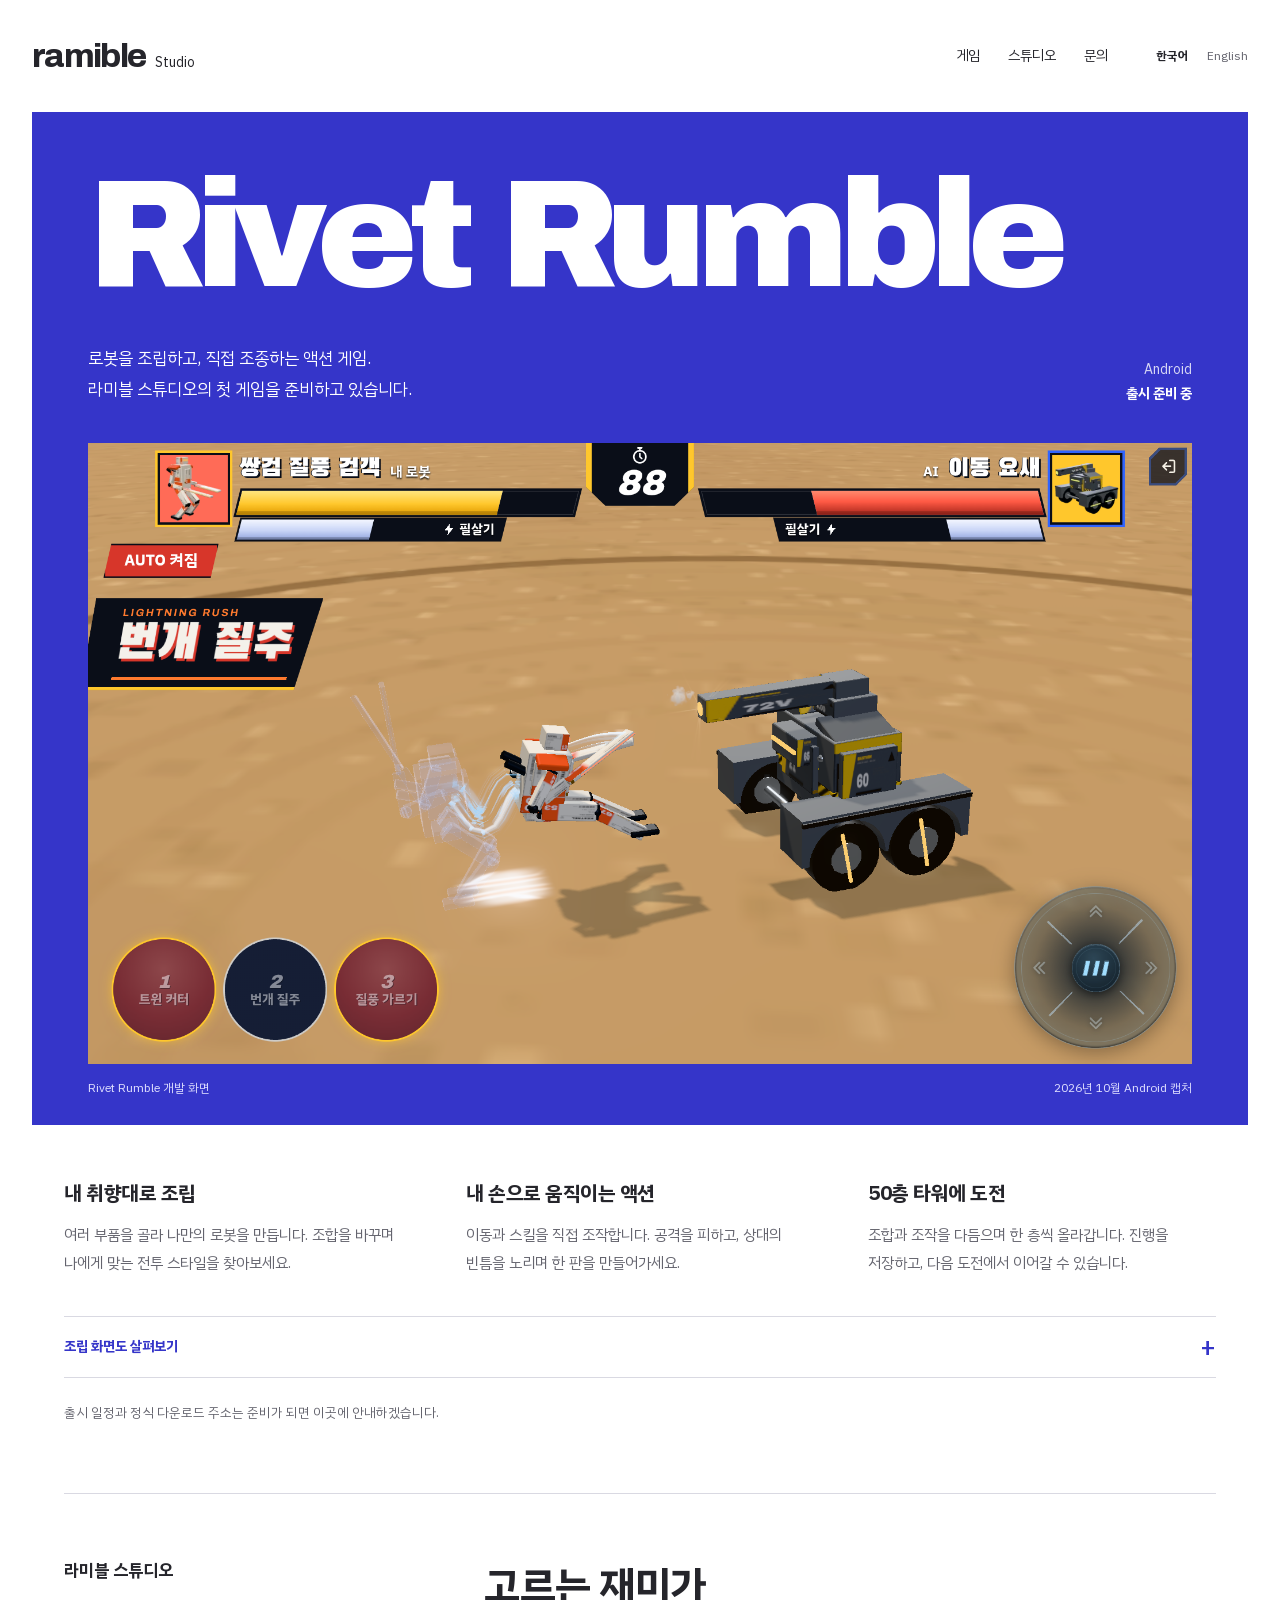
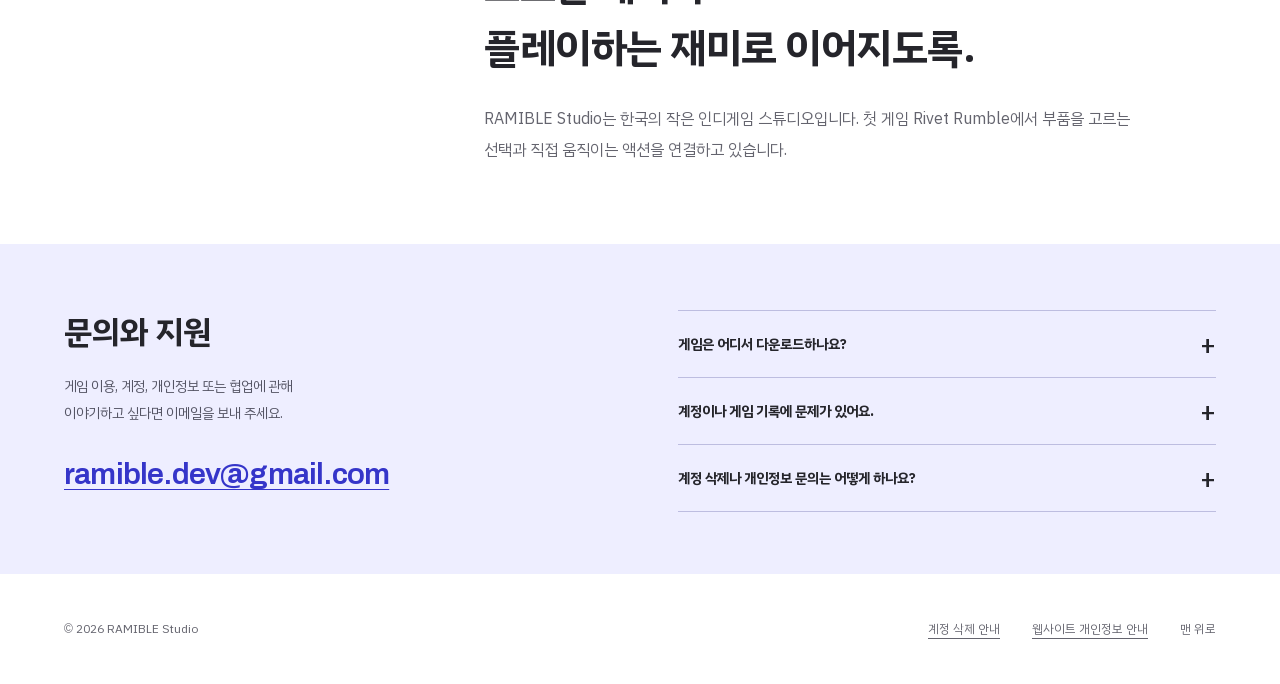
==== commit 7f79e7d4: "Publish studio support and bilingual account deletion information" ====
--- a/index.html
+++ b/index.html
@@ -9,6 +9,7 @@
   <link rel="preload" href="assets/fonts/archivo.woff2" as="font" type="font/woff2" crossorigin>
   <link rel="preload" href="assets/fonts/plex-sans-kr-400.woff2" as="font" type="font/woff2" crossorigin>
   <link rel="stylesheet" href="styles.css">
+  <link rel="canonical" href="https://cciel1.github.io/">
   <link rel="icon" href="assets/rivet-rumble.png">
   <link rel="alternate" hreflang="en" href="en.html">
 </head>
@@ -65,7 +66,7 @@
         <div class="support-questions">
           <details><summary>게임은 어디서 다운로드하나요?</summary><p>Rivet Rumble은 현재 출시를 준비하고 있습니다. 정식 다운로드 주소가 준비되면 이 웹사이트에서 안내하겠습니다.</p></details>
           <details><summary>계정이나 게임 기록에 문제가 있어요.</summary><p>닉네임, 사용 중인 기기, 문제가 발생한 상황을 이메일로 알려 주세요. 비밀번호나 결제 인증 정보는 보내지 마세요.</p></details>
-          <details><summary>계정 삭제나 개인정보 문의는 어떻게 하나요?</summary><p><a href="mailto:ramible.dev@gmail.com?subject=Rivet%20Rumble%20%EA%B3%84%EC%A0%95%20%EB%B0%8F%20%EA%B0%9C%EC%9D%B8%EC%A0%95%EB%B3%B4%20%EB%AC%B8%EC%9D%98">문의 이메일</a>로 요청해 주세요. 계정 소유 확인에 필요한 내용과 처리 방법을 안내합니다.</p></details>
+          <details><summary>계정 삭제나 개인정보 문의는 어떻게 하나요?</summary><p><a href="delete-account.html">계정 및 데이터 삭제 안내</a>에서 요청 방법과 삭제·보관 범위를 확인할 수 있습니다. 개인정보 문의도 같은 지원 이메일로 보내 주세요.</p></details>
         </div>
       </div>
     </section>
@@ -73,6 +74,7 @@
 
   <footer class="site-footer content-width">
     <p>© 2026 RAMIBLE Studio</p>
+    <a href="delete-account.html">계정 삭제 안내</a>
     <a href="privacy.html">웹사이트 개인정보 안내</a>
     <a class="back-top" href="#main">맨 위로</a>
   </footer>
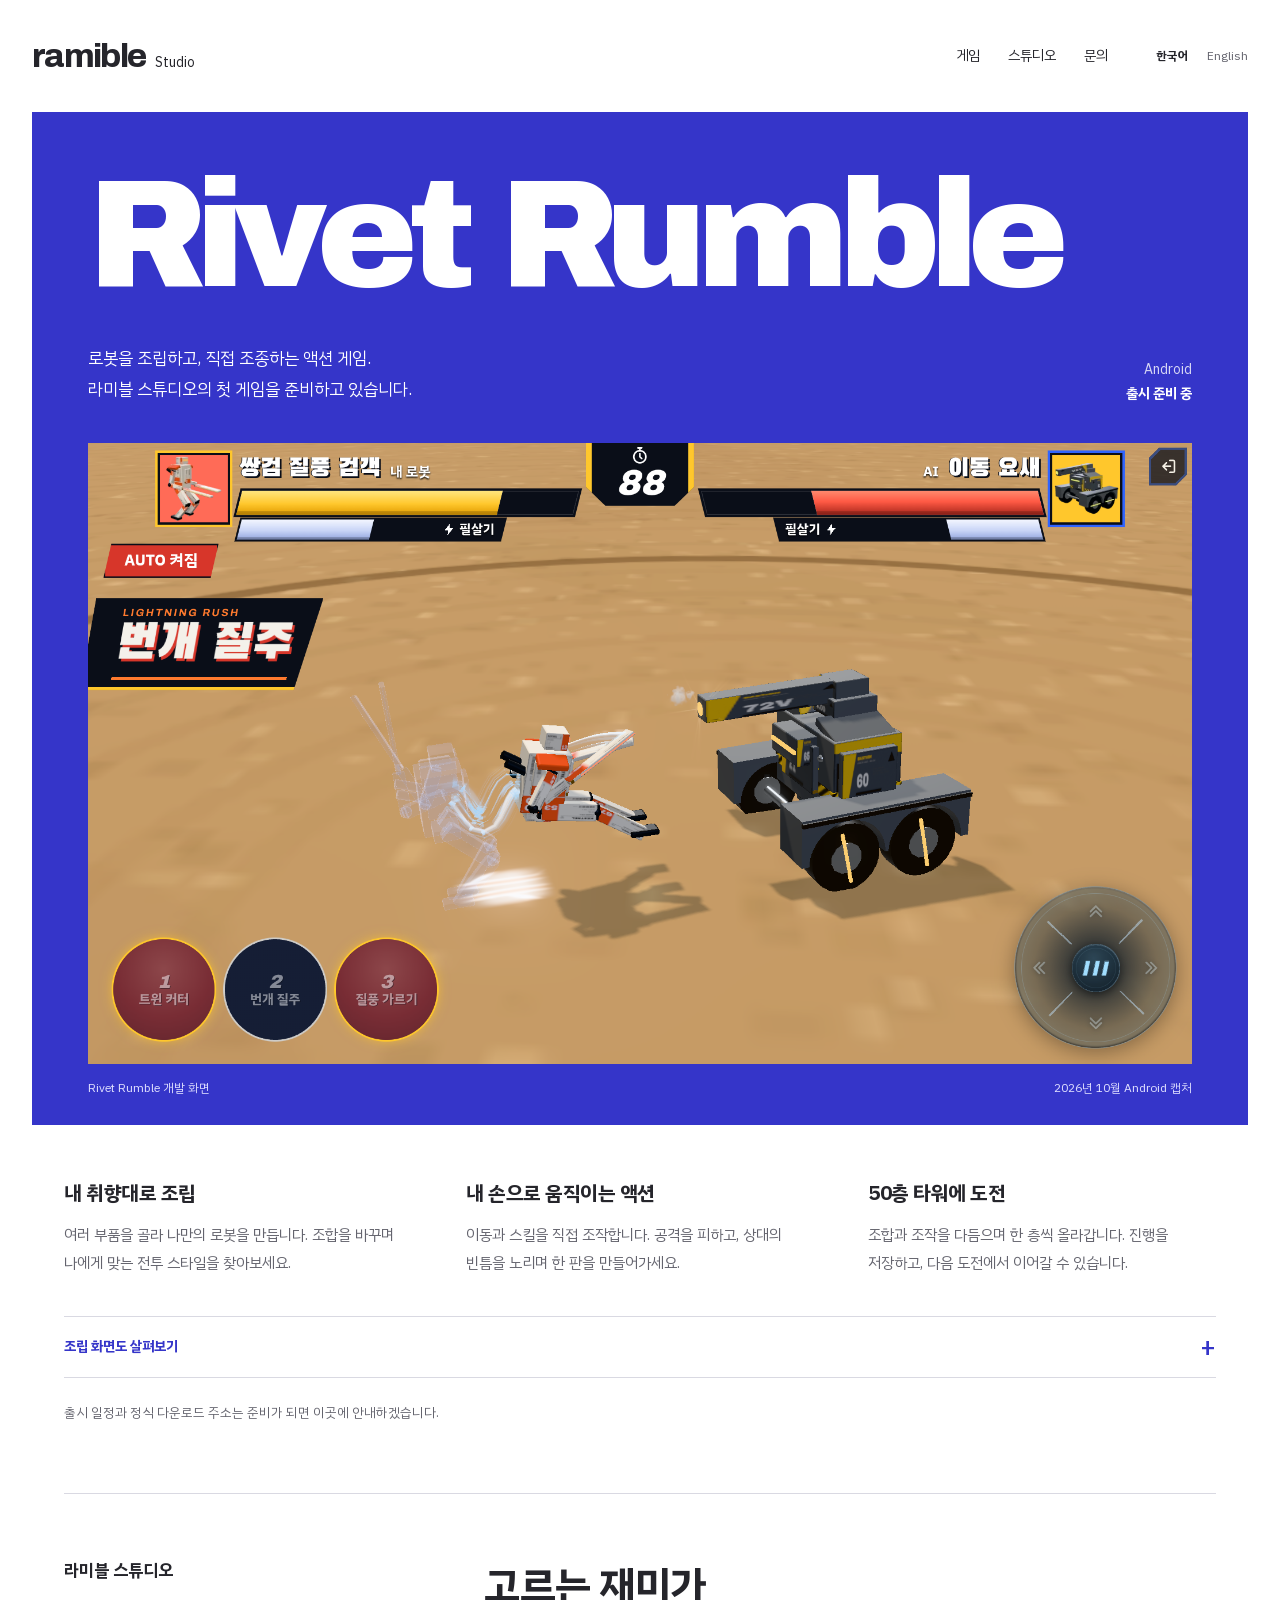
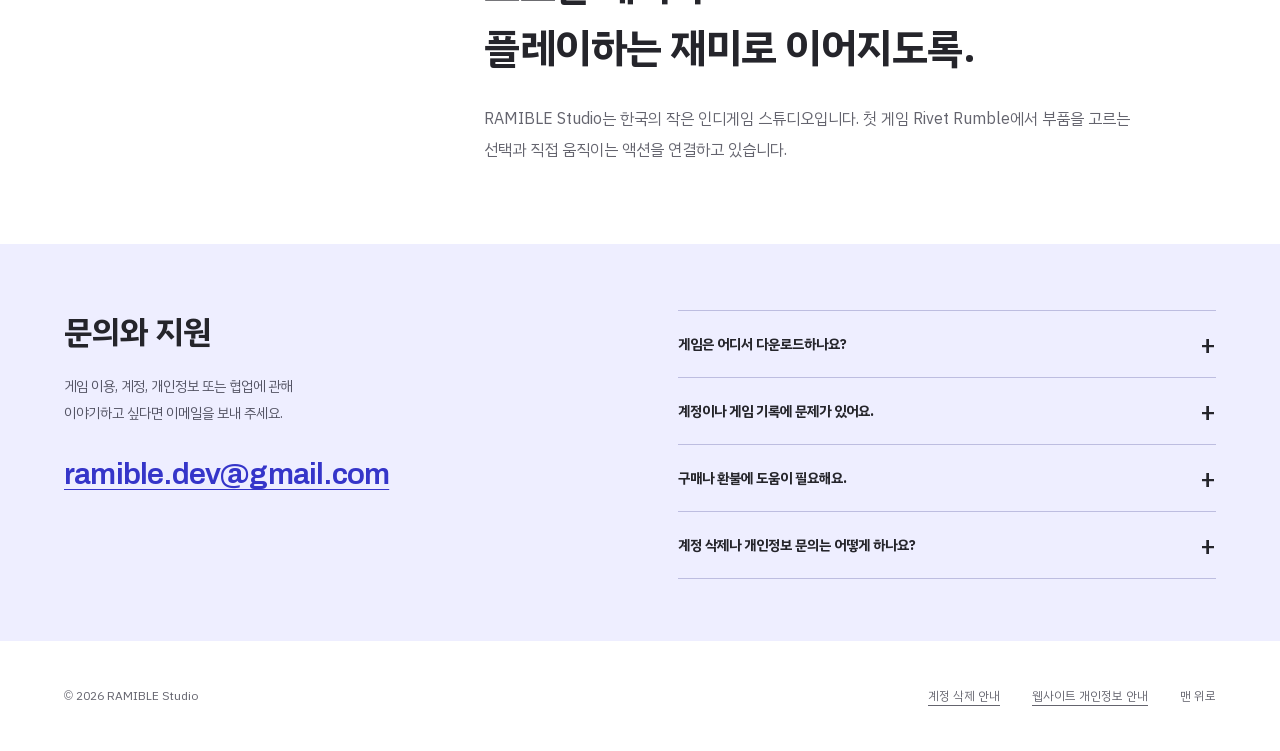
==== commit 18e166ea: "Add bilingual purchase and refund support" ====
--- a/index.html
+++ b/index.html
@@ -66,6 +66,7 @@
         <div class="support-questions">
           <details><summary>게임은 어디서 다운로드하나요?</summary><p>Rivet Rumble은 현재 출시를 준비하고 있습니다. 정식 다운로드 주소가 준비되면 이 웹사이트에서 안내하겠습니다.</p></details>
           <details><summary>계정이나 게임 기록에 문제가 있어요.</summary><p>닉네임, 사용 중인 기기, 문제가 발생한 상황을 이메일로 알려 주세요. 비밀번호나 결제 인증 정보는 보내지 마세요.</p></details>
+          <details><summary>구매나 환불에 도움이 필요해요.</summary><p><a href="payments.html">결제·환불 문의 안내</a>에서 필요한 정보와 Google Play 환불 요청 방법을 확인해 주세요.</p></details>
           <details><summary>계정 삭제나 개인정보 문의는 어떻게 하나요?</summary><p><a href="delete-account.html">계정 및 데이터 삭제 안내</a>에서 요청 방법과 삭제·보관 범위를 확인할 수 있습니다. 개인정보 문의도 같은 지원 이메일로 보내 주세요.</p></details>
         </div>
       </div>
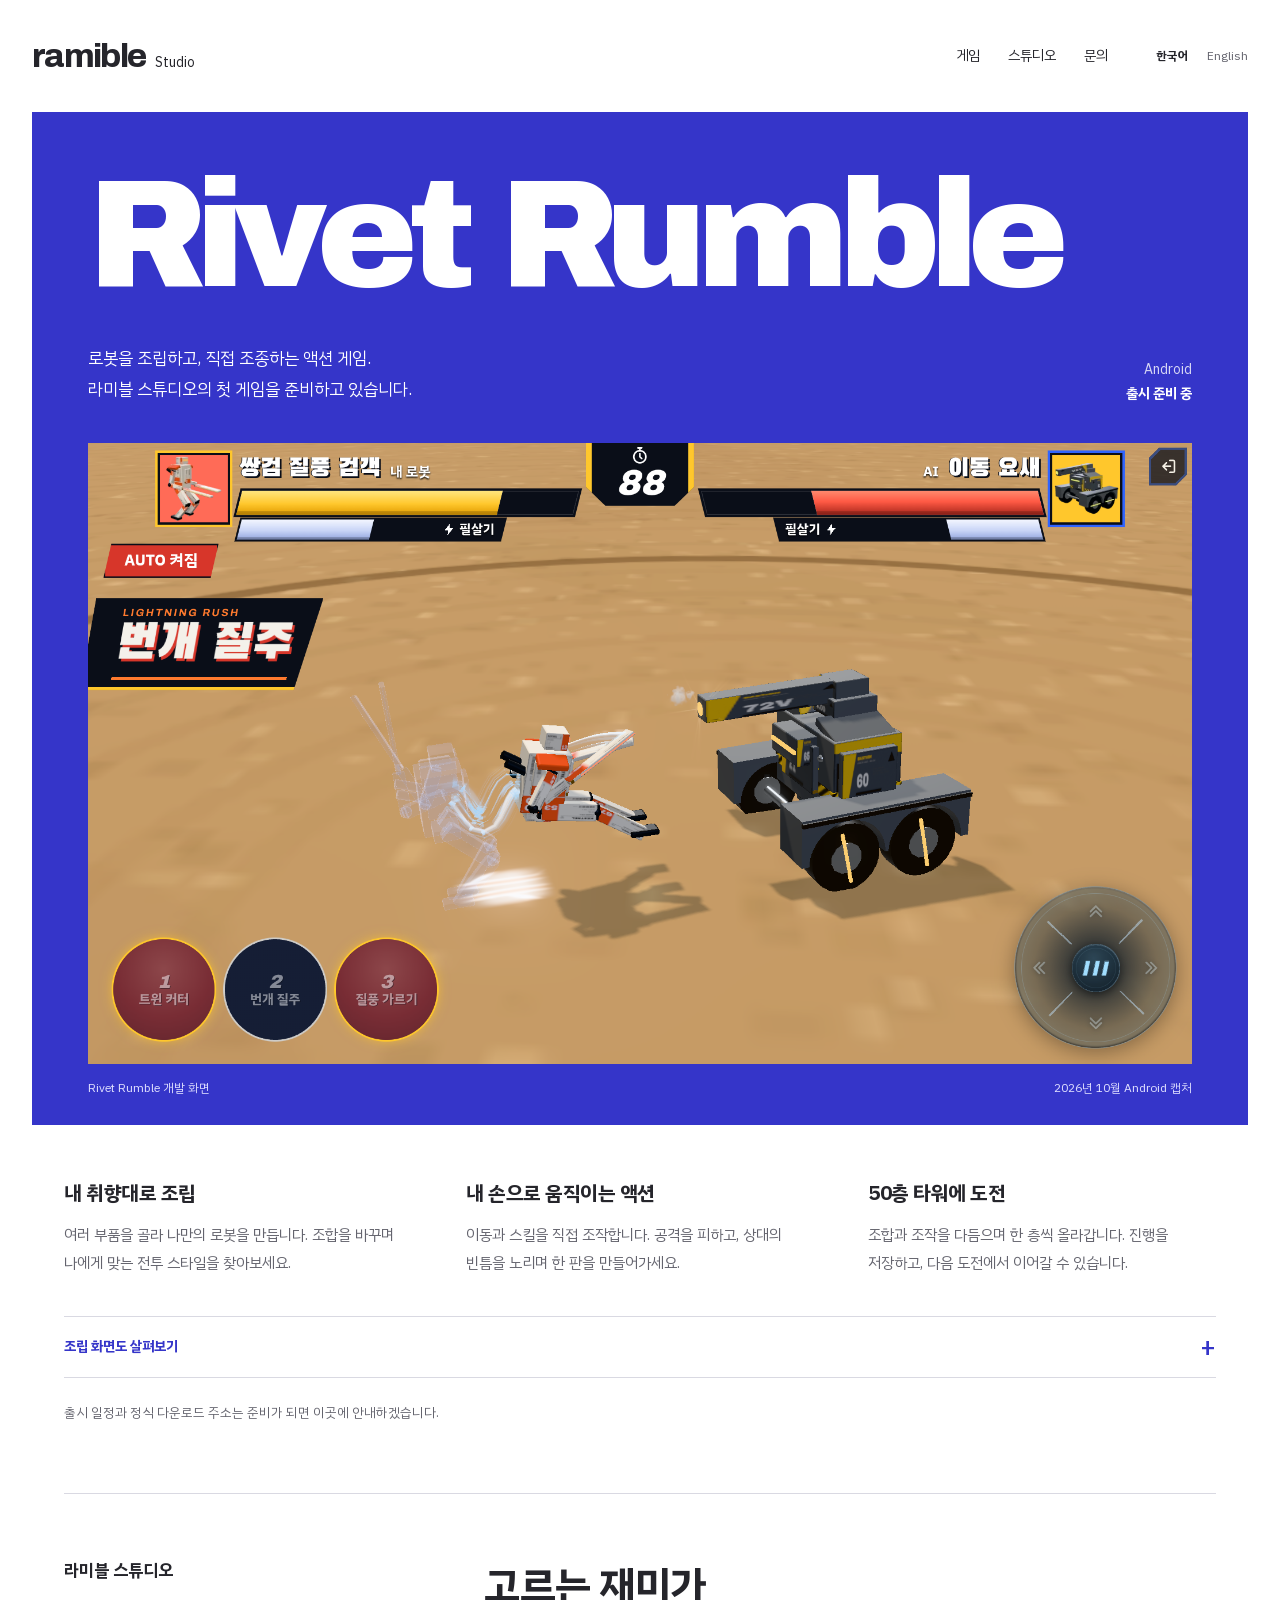
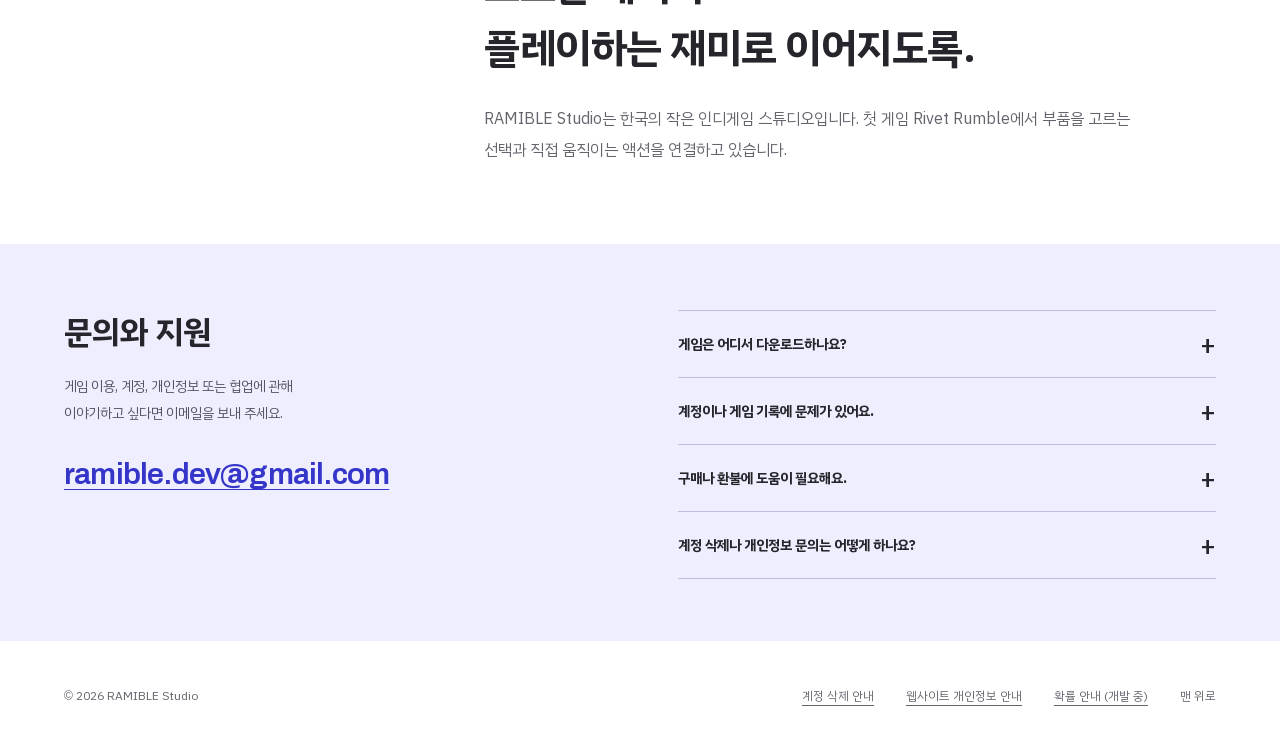
==== commit 4c84de9e: "Add development probability reference from shared game rules" ====
--- a/index.html
+++ b/index.html
@@ -77,6 +77,7 @@
     <p>© 2026 RAMIBLE Studio</p>
     <a href="delete-account.html">계정 삭제 안내</a>
     <a href="privacy.html">웹사이트 개인정보 안내</a>
+    <a href="odds.html">확률 안내 (개발 중)</a>
     <a class="back-top" href="#main">맨 위로</a>
   </footer>
 </body>
--- a/styles.css
+++ b/styles.css
@@ -89,3 +89,6 @@
 }
 @media(max-width:360px){.wordmark{font-size:25px}.wordmark span{font-size:11px}.site-header{gap:10px}.language{gap:10px;font-size:10px}.game-sleeve{padding-inline:18px}.game-sleeve h1{font-size:21vw}.contact-email{font-size:19px}}
 @media(prefers-reduced-motion:reduce){html{scroll-behavior:auto}}
+
+/* Extra support notices can wrap at intermediate widths. */
+.site-footer{flex-wrap:wrap}
